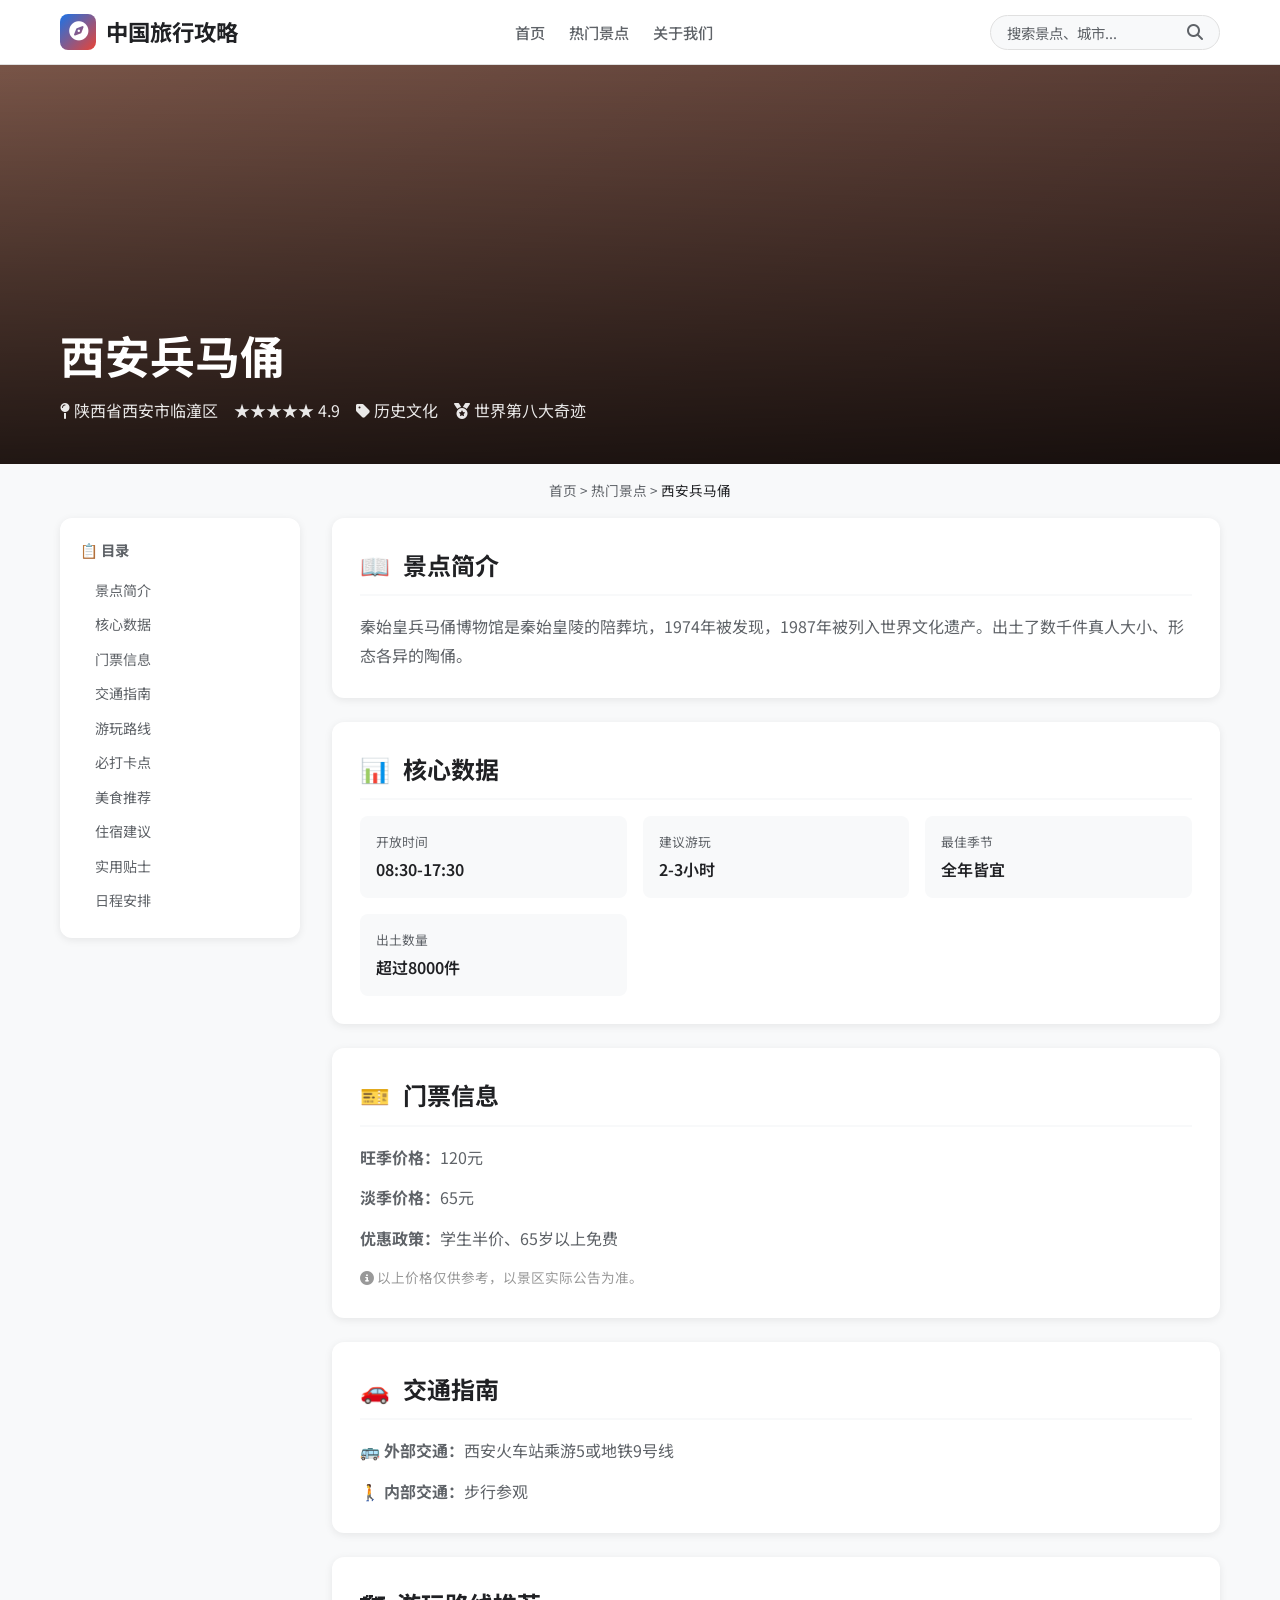
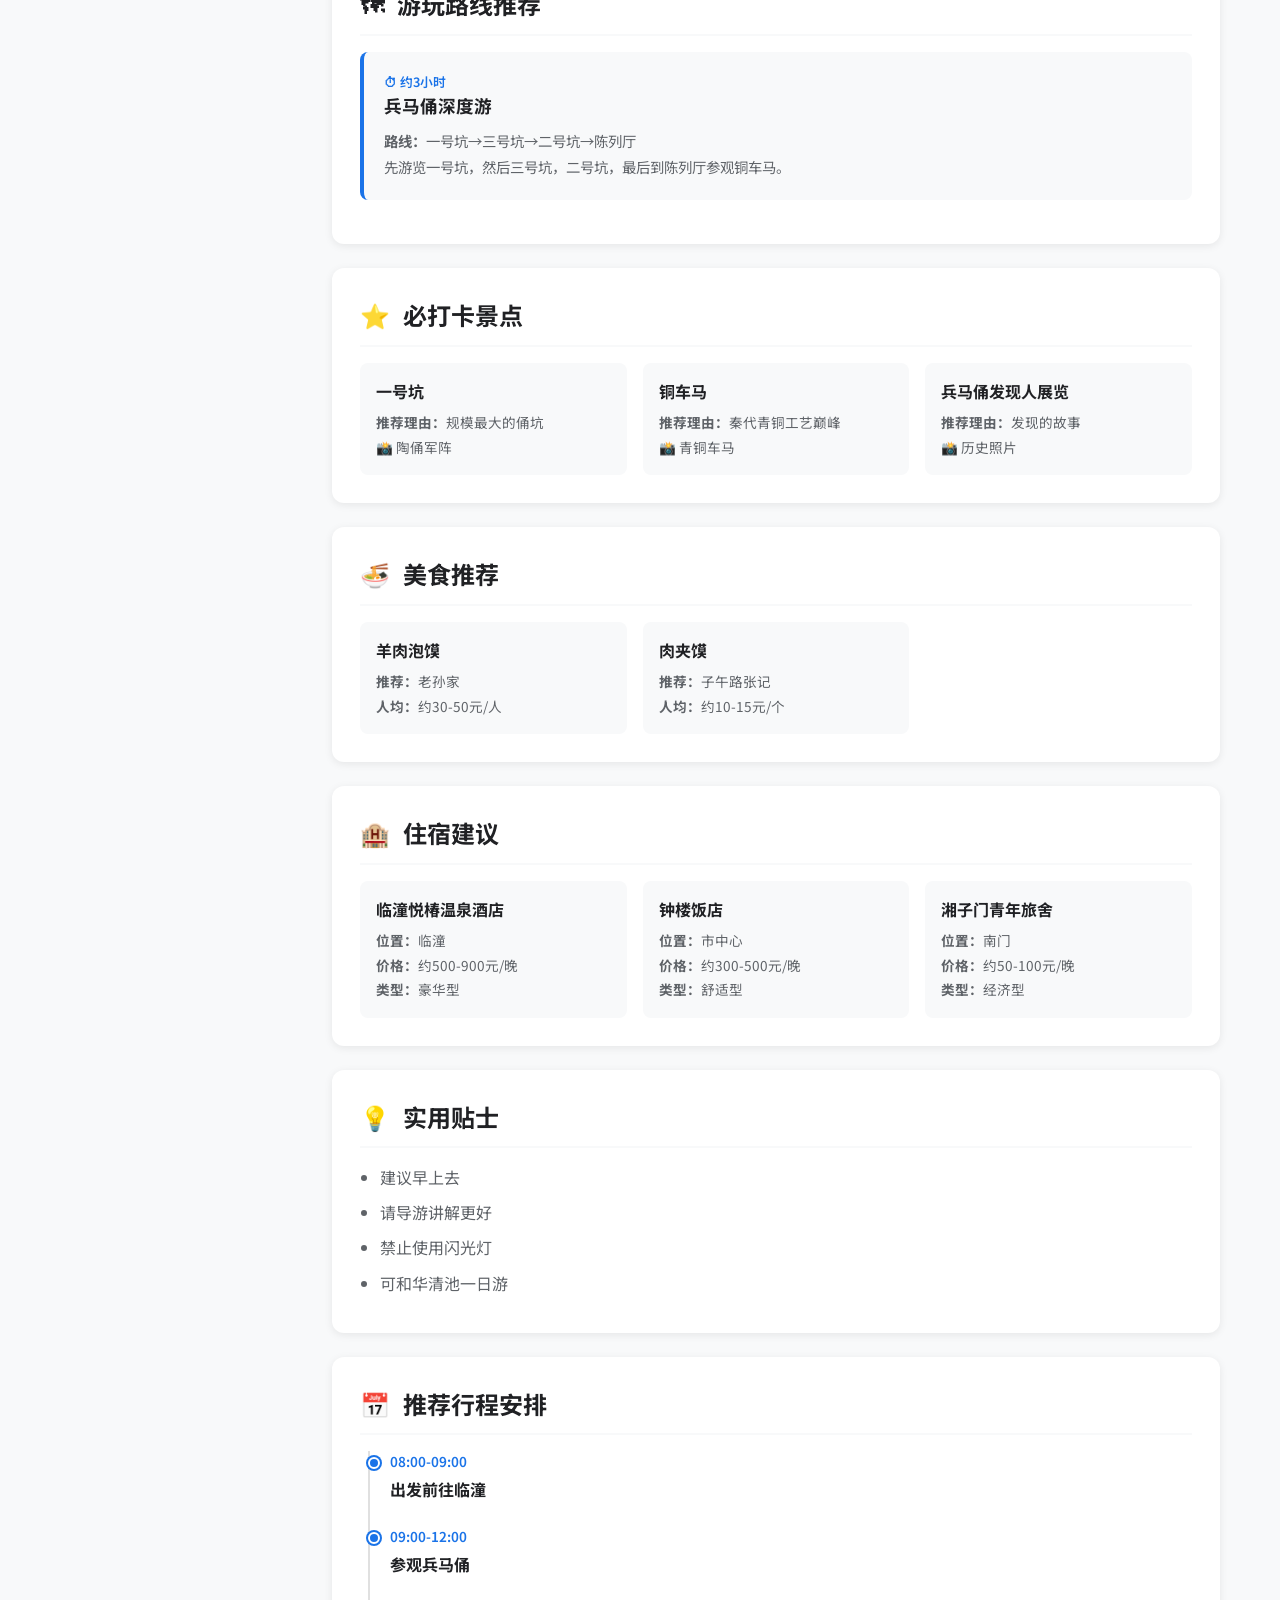
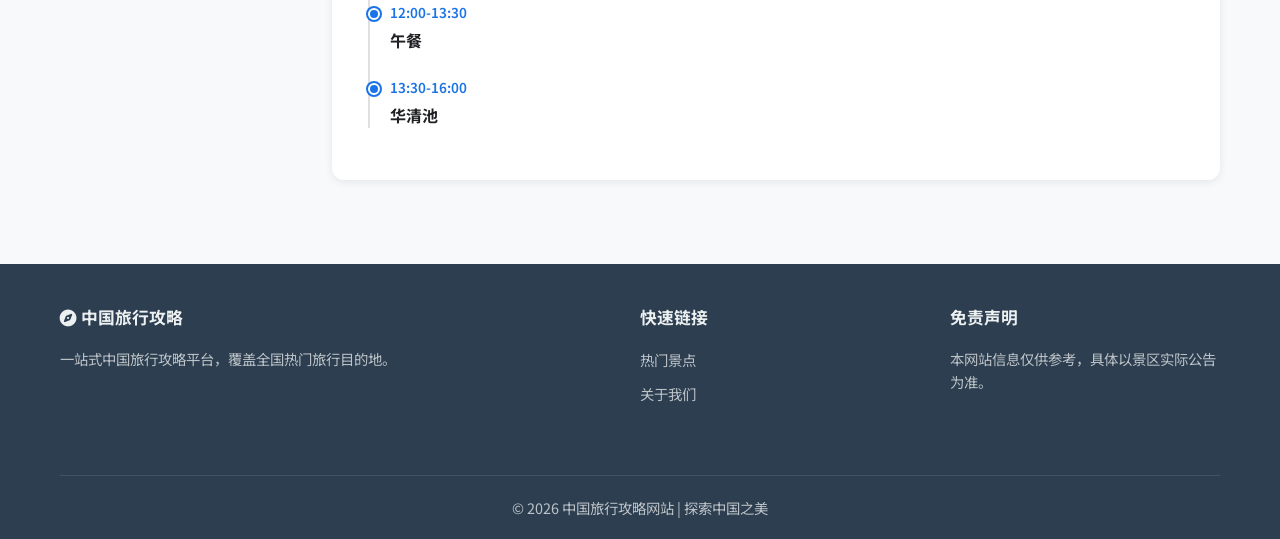
==== spots/bingmayong.html @ 622fa62a "v1.0: 旅行攻略网站 — 首页+10景点详情页+搜索+收藏+响应式" ====
<!DOCTYPE html>
<html lang="zh-CN">
<head>
  <meta charset="UTF-8">
  <meta name="viewport" content="width=device-width, initial-scale=1.0">
  <meta name="description" content="西安兵马俑详细攻略">
  <meta name="keywords" content="秦始皇陵,西安,陕西">
  <title>西安兵马俑 — 中国旅行攻略</title>
  <link rel="preconnect" href="https://fonts.googleapis.com">
  <link href="https://fonts.googleapis.com/css2?family=Noto+Sans+SC:wght@400;500;600;700&display=swap" rel="stylesheet">
  <link rel="stylesheet" href="https://cdnjs.cloudflare.com/ajax/libs/font-awesome/6.5.1/css/all.min.css">
  <link rel="stylesheet" href="../css/style.css">
  <link rel="stylesheet" href="../css/responsive.css">
</head>
<body>
  <header class="header">
    <div class="container">
      <a href="../index.html" class="logo"><span class="logo-icon"><i class="fas fa-compass"></i></span>中国旅行攻略</a>
      <nav class="nav">
        <a href="../index.html">首页</a>
        <a href="../index.html#spots">热门景点</a>
        <a href="../index.html#footer">关于我们</a>
      </nav>
      <div class="search-box"><input type="text" placeholder="搜索景点、城市..."><i class="fas fa-search search-icon"></i></div>
      <button class="mobile-menu-btn" aria-label="菜单"><i class="fas fa-bars"></i></button>
    </div>
  </header>
  <section class="detail-hero">
    <div class="hero-bg-fill" style="background:linear-gradient(135deg, #795548, #4E342E);"></div>
    <div class="hero-overlay"></div>
    <div class="hero-text">
      <h1>西安兵马俑</h1>
      <div class="hero-meta">
        <span><i class="fas fa-map-pin"></i> 陕西省西安市临潼区</span>
        <span>★★★★★ 4.9</span>
        <span><i class="fas fa-tag"></i> 历史文化</span>
        <span><i class="fas fa-medal"></i> 世界第八大奇迹</span>
      </div>
    </div>
  </section>
  <div class="container"><div class="breadcrumb">
    <a href="../index.html">首页</a> &gt; <a href="../index.html#spots">热门景点</a> &gt; <span>西安兵马俑</span>
  </div></div>
  <div class="container detail-layout">
    <nav class="sidebar-nav">
      <h4>📋 目录</h4>
      <a href="#intro" class="active">景点简介</a>
      <a href="#info">核心数据</a>
      <a href="#ticket">门票信息</a>
      <a href="#transport">交通指南</a>
      <a href="#routes">游玩路线</a>
      <a href="#highlights">必打卡点</a>
      <a href="#food">美食推荐</a>
      <a href="#hotels">住宿建议</a>
      <a href="#tips">实用贴士</a>
      <a href="#schedule">日程安排</a>
    </nav>
    <main class="detail-content">
      <section class="detail-section" id="intro"><h2><span class="section-icon">📖</span> 景点简介</h2><p>秦始皇兵马俑博物馆是秦始皇陵的陪葬坑，1974年被发现，1987年被列入世界文化遗产。出土了数千件真人大小、形态各异的陶俑。</p></section>
      <section class="detail-section" id="info"><h2><span class="section-icon">📊</span> 核心数据</h2><div class="info-grid"><div class="info-item"><div class="label">开放时间</div><div class="value">08:30-17:30</div></div>
          <div class="info-item"><div class="label">建议游玩</div><div class="value">2-3小时</div></div>
          <div class="info-item"><div class="label">最佳季节</div><div class="value">全年皆宜</div></div>
          <div class="info-item"><div class="label">出土数量</div><div class="value">超过8000件</div></div></div></section>
      <section class="detail-section" id="ticket"><h2><span class="section-icon">🎫</span> 门票信息</h2><p><strong>旺季价格：</strong>120元</p>
        <p><strong>淡季价格：</strong>65元</p>
        <p><strong>优惠政策：</strong>学生半价、65岁以上免费</p><p style="margin-top:12px;font-size:0.85rem;color:#999;"><i class="fas fa-info-circle"></i> 以上价格仅供参考，以景区实际公告为准。</p></section>
      <section class="detail-section" id="transport"><h2><span class="section-icon">🚗</span> 交通指南</h2><p><strong>🚌 外部交通：</strong>西安火车站乘游5或地铁9号线</p>
        <p><strong>🚶 内部交通：</strong>步行参观</p></section>
      <section class="detail-section" id="routes"><h2><span class="section-icon">🗺</span> 游玩路线推荐</h2><div class="route-card"><div class="route-time">⏱ 约3小时</div><h3>兵马俑深度游</h3><p><strong>路线：</strong>一号坑→三号坑→二号坑→陈列厅</p><p>先游览一号坑，然后三号坑，二号坑，最后到陈列厅参观铜车马。</p></div></section>
      <section class="detail-section" id="highlights"><h2><span class="section-icon">⭐</span> 必打卡景点</h2><div class="item-list"><div class="item-card"><h3>一号坑</h3><p><strong>推荐理由：</strong>规模最大的俑坑</p><p>📸 陶俑军阵</p></div>
        <div class="item-card"><h3>铜车马</h3><p><strong>推荐理由：</strong>秦代青铜工艺巅峰</p><p>📸 青铜车马</p></div>
        <div class="item-card"><h3>兵马俑发现人展览</h3><p><strong>推荐理由：</strong>发现的故事</p><p>📸 历史照片</p></div></div></section>
      <section class="detail-section" id="food"><h2><span class="section-icon">🍜</span> 美食推荐</h2><div class="item-list"><div class="item-card"><h3>羊肉泡馍</h3><p><strong>推荐：</strong>老孙家</p><p><strong>人均：</strong>约30-50元/人</p></div>
        <div class="item-card"><h3>肉夹馍</h3><p><strong>推荐：</strong>子午路张记</p><p><strong>人均：</strong>约10-15元/个</p></div></div></section>
      <section class="detail-section" id="hotels"><h2><span class="section-icon">🏨</span> 住宿建议</h2><div class="item-list"><div class="item-card"><h3>临潼悦椿温泉酒店</h3><p><strong>位置：</strong>临潼</p><p><strong>价格：</strong>约500-900元/晚</p><p><strong>类型：</strong>豪华型</p></div>
        <div class="item-card"><h3>钟楼饭店</h3><p><strong>位置：</strong>市中心</p><p><strong>价格：</strong>约300-500元/晚</p><p><strong>类型：</strong>舒适型</p></div>
        <div class="item-card"><h3>湘子门青年旅舍</h3><p><strong>位置：</strong>南门</p><p><strong>价格：</strong>约50-100元/晚</p><p><strong>类型：</strong>经济型</p></div></div></section>
      <section class="detail-section" id="tips"><h2><span class="section-icon">💡</span> 实用贴士</h2><ul class="tips-list"><li>建议早上去</li>
        <li>请导游讲解更好</li>
        <li>禁止使用闪光灯</li>
        <li>可和华清池一日游</li></ul></section>
      <section class="detail-section" id="schedule"><h2><span class="section-icon">📅</span> 推荐行程安排</h2><div class="timeline"><div class="timeline-item"><div class="time">08:00-09:00</div><h4>出发前往临潼</h4></div>
        <div class="timeline-item"><div class="time">09:00-12:00</div><h4>参观兵马俑</h4></div>
        <div class="timeline-item"><div class="time">12:00-13:30</div><h4>午餐</h4></div>
        <div class="timeline-item"><div class="time">13:30-16:00</div><h4>华清池</h4></div></div></section>
    </main>
  </div>
  <footer class="footer">
    <div class="container">
      <div><h4><i class="fas fa-compass"></i> 中国旅行攻略</h4><p>一站式中国旅行攻略平台，覆盖全国热门旅行目的地。</p></div>
      <div><h4>快速链接</h4><ul class="footer-links"><li><a href="../index.html#spots">热门景点</a></li><li><a href="../index.html#footer">关于我们</a></li></ul></div>
      <div><h4>免责声明</h4><p>本网站信息仅供参考，具体以景区实际公告为准。</p></div>
      <div class="footer-bottom"><p>&copy; 2026 中国旅行攻略网站 | 探索中国之美</p></div>
    </div>
  </footer>
  <button class="back-to-top" aria-label="返回顶部"><i class="fas fa-arrow-up"></i></button>
  <script src="../js/main.js"></script>
  <script src="../js/search.js"></script>
  <script src="../js/favorites.js"></script>
</body>
</html>
---- css/style.css ----
﻿/* ========================================
   旅行攻略网站 — 全局样式
   ======================================== */

/* --- CSS Variables / Design Tokens --- */
:root {
  --color-primary: #1a73e8;
  --color-secondary: #34a853;
  --color-accent: #ea4335;
  --color-warm: #fbbc04;
  --color-bg: #f8f9fa;
  --color-bg-card: #ffffff;
  --color-text: #202124;
  --color-text-secondary: #5f6368;
  --color-border: #e0e0e0;
  --color-footer-bg: #2c3e50;
  --color-footer-text: #ecf0f1;
  --color-overlay: rgba(0, 0, 0, 0.5);

  --font-main: "Noto Sans SC", "PingFang SC", "Microsoft YaHei", sans-serif;
  --radius-sm: 8px;
  --radius-md: 12px;
  --radius-lg: 16px;
  --shadow-sm: 0 2px 8px rgba(0, 0, 0, 0.08);
  --shadow-md: 0 4px 16px rgba(0, 0, 0, 0.12);
  --shadow-lg: 0 8px 32px rgba(0, 0, 0, 0.16);
  --transition: all 0.3s ease;
  --max-width: 1200px;
}

/* --- Reset --- */
*, *::before, *::after {
  margin: 0;
  padding: 0;
  box-sizing: border-box;
}

html {
  scroll-behavior: smooth;
  font-size: 16px;
}

body {
  font-family: var(--font-main);
  color: var(--color-text);
  background: var(--color-bg);
  line-height: 1.6;
  min-height: 100vh;
  display: flex;
  flex-direction: column;
}

a {
  color: var(--color-primary);
  text-decoration: none;
  transition: var(--transition);
}
a:hover { color: #1557b0; }

img {
  max-width: 100%;
  height: auto;
  display: block;
}

ul { list-style: none; }

/* --- Utility --- */
.container {
  max-width: var(--max-width);
  margin: 0 auto;
  padding: 0 20px;
}

.section-title {
  font-size: 2rem;
  font-weight: 700;
  text-align: center;
  margin-bottom: 2rem;
  position: relative;
  padding-bottom: 12px;
}
.section-title::after {
  content: "";
  display: block;
  width: 60px;
  height: 4px;
  background: linear-gradient(90deg, var(--color-primary), var(--color-accent));
  border-radius: 2px;
  margin: 12px auto 0;
}

.btn {
  display: inline-flex;
  align-items: center;
  gap: 8px;
  padding: 10px 24px;
  border: none;
  border-radius: var(--radius-sm);
  font-size: 1rem;
  font-family: var(--font-main);
  cursor: pointer;
  transition: var(--transition);
}
.btn-primary {
  background: var(--color-primary);
  color: #fff;
}
.btn-primary:hover {
  background: #1557b0;
  color: #fff;
}
.btn-outline {
  background: transparent;
  border: 2px solid var(--color-primary);
  color: var(--color-primary);
}
.btn-outline:hover {
  background: var(--color-primary);
  color: #fff;
}

/* ========================================
   Header / Navigation
   ======================================== */
.header {
  position: fixed;
  top: 0;
  left: 0;
  right: 0;
  z-index: 1000;
  background: rgba(255, 255, 255, 0.95);
  backdrop-filter: blur(10px);
  border-bottom: 1px solid var(--color-border);
  transition: var(--transition);
}

.header .container {
  display: flex;
  align-items: center;
  justify-content: space-between;
  height: 64px;
}

.logo {
  display: flex;
  align-items: center;
  gap: 10px;
  font-size: 1.4rem;
  font-weight: 700;
  color: var(--color-text);
}
.logo:hover { color: var(--color-primary); }
.logo-icon {
  width: 36px;
  height: 36px;
  background: linear-gradient(135deg, var(--color-primary), var(--color-accent));
  border-radius: 8px;
  display: flex;
  align-items: center;
  justify-content: center;
  color: #fff;
  font-size: 1.2rem;
}

.nav { display: flex; align-items: center; gap: 24px; }
.nav a {
  color: var(--color-text-secondary);
  font-size: 0.95rem;
  font-weight: 500;
  position: relative;
}
.nav a::after {
  content: "";
  position: absolute;
  bottom: -4px;
  left: 0;
  width: 0;
  height: 2px;
  background: var(--color-primary);
  transition: var(--transition);
}
.nav a:hover::after,
.nav a.active::after { width: 100%; }
.nav a:hover, .nav a.active { color: var(--color-primary); }

.search-box {
  display: flex;
  align-items: center;
  background: var(--color-bg);
  border: 1px solid var(--color-border);
  border-radius: 20px;
  padding: 6px 16px;
  transition: var(--transition);
}
.search-box:focus-within {
  border-color: var(--color-primary);
  box-shadow: 0 0 0 3px rgba(26, 115, 232, 0.15);
}
.search-box input {
  border: none;
  background: none;
  outline: none;
  font-size: 0.9rem;
  font-family: var(--font-main);
  color: var(--color-text);
  width: 180px;
}
.search-box input::placeholder { color: var(--color-text-secondary); }
.search-box .search-icon {
  color: var(--color-text-secondary);
  cursor: pointer;
}

/* Search suggestions dropdown */
.search-suggestions {
  position: absolute;
  top: 100%;
  left: 0;
  right: 0;
  background: #fff;
  border: 1px solid var(--color-border);
  border-radius: var(--radius-sm);
  box-shadow: var(--shadow-md);
  max-height: 300px;
  overflow-y: auto;
  display: none;
  z-index: 100;
}
.search-suggestions.show { display: block; }
.search-suggestions a {
  display: block;
  padding: 10px 16px;
  color: var(--color-text);
  border-bottom: 1px solid var(--color-border);
  transition: var(--transition);
}
.search-suggestions a:last-child { border-bottom: none; }
.search-suggestions a:hover { background: var(--color-bg); color: var(--color-primary); }

.mobile-menu-btn {
  display: none;
  background: none;
  border: none;
  font-size: 1.5rem;
  cursor: pointer;
  color: var(--color-text);
}

/* ========================================
   Hero Banner
   ======================================== */
.hero {
  margin-top: 64px;
  position: relative;
  height: 480px;
  overflow: hidden;
  display: flex;
  align-items: center;
  justify-content: center;
  text-align: center;
  color: #fff;
}
.hero-bg {
  position: absolute;
  inset: 0;
  background: linear-gradient(135deg, #1a73e8 0%, #34a853 50%, #ea4335 100%);
  z-index: 0;
}
.hero-bg::after {
  content: "";
  position: absolute;
  inset: 0;
  background: url("data:image/svg+xml,%3Csvg width='60' height='60' viewBox='0 0 60 60' xmlns='http://www.w3.org/2000/svg'%3E%3Cg fill='none' fill-rule='evenodd'%3E%3Cg fill='%23ffffff' fill-opacity='0.05'%3E%3Cpath d='M36 34v-4h-2v4h-4v2h4v4h2v-4h4v-2h-4zm0-30V0h-2v4h-4v2h4v4h2V6h4V4h-4zM6 34v-4H4v4H0v2h4v4h2v-4h4v-2H6zM6 4V0H4v4H0v2h4v4h2V6h4V4H6z'/%3E%3C/g%3E%3C/g%3E%3C/svg%3E");
}
.hero-content {
  position: relative;
  z-index: 1;
  padding: 20px;
  animation: fadeInUp 1s ease;
}
.hero h1 {
  font-size: 3.2rem;
  font-weight: 700;
  margin-bottom: 16px;
  text-shadow: 0 2px 10px rgba(0,0,0,0.3);
}
.hero p {
  font-size: 1.2rem;
  opacity: 0.9;
  margin-bottom: 24px;
}

@keyframes fadeInUp {
  from { opacity: 0; transform: translateY(30px); }
  to { opacity: 1; transform: translateY(0); }
}

/* ========================================
   Filter Bar
   ======================================== */
.filter-bar {
  background: var(--color-bg-card);
  padding: 16px 0;
  border-bottom: 1px solid var(--color-border);
  position: sticky;
  top: 64px;
  z-index: 100;
}
.filter-bar .container {
  display: flex;
  align-items: center;
  gap: 12px;
  flex-wrap: wrap;
}
.filter-tag {
  padding: 6px 18px;
  border: 1px solid var(--color-border);
  border-radius: 20px;
  font-size: 0.85rem;
  font-family: var(--font-main);
  background: #fff;
  cursor: pointer;
  transition: var(--transition);
  color: var(--color-text-secondary);
}
.filter-tag:hover {
  border-color: var(--color-primary);
  color: var(--color-primary);
}
.filter-tag.active {
  background: var(--color-primary);
  color: #fff;
  border-color: var(--color-primary);
}

/* ========================================
   Spot Cards Grid
   ======================================== */
.spot-grid {
  display: grid;
  grid-template-columns: repeat(auto-fill, minmax(280px, 1fr));
  gap: 24px;
  padding: 40px 0;
}

.spot-card {
  background: var(--color-bg-card);
  border-radius: var(--radius-md);
  overflow: hidden;
  box-shadow: var(--shadow-sm);
  transition: var(--transition);
  cursor: pointer;
}
.spot-card:hover {
  transform: translateY(-6px);
  box-shadow: var(--shadow-lg);
}

.spot-card-img {
  position: relative;
  height: 200px;
  overflow: hidden;
}
.spot-card-img .placeholder-img {
  width: 100%;
  height: 100%;
  display: flex;
  align-items: center;
  justify-content: center;
  font-size: 2.5rem;
  color: #fff;
}
.spot-card-img .spot-badge {
  position: absolute;
  top: 12px;
  right: 12px;
  background: var(--color-accent);
  color: #fff;
  padding: 4px 12px;
  border-radius: 12px;
  font-size: 0.75rem;
  font-weight: 600;
}
.spot-card-img .spot-rating {
  position: absolute;
  bottom: 12px;
  left: 12px;
  background: rgba(0,0,0,0.6);
  color: var(--color-warm);
  padding: 4px 10px;
  border-radius: 8px;
  font-size: 0.8rem;
}

.spot-card-body {
  padding: 16px;
}
.spot-card-body h3 {
  font-size: 1.15rem;
  margin-bottom: 6px;
}
.spot-card-body .spot-location {
  color: var(--color-text-secondary);
  font-size: 0.85rem;
  margin-bottom: 8px;
}
.spot-card-body .spot-desc {
  color: var(--color-text-secondary);
  font-size: 0.9rem;
  line-height: 1.5;
  display: -webkit-box;
  -webkit-line-clamp: 2;
  -webkit-box-orient: vertical;
  overflow: hidden;
}
.spot-card-body .spot-tags {
  display: flex;
  gap: 6px;
  margin-top: 10px;
  flex-wrap: wrap;
}
.spot-tag {
  padding: 2px 10px;
  background: #e8f0fe;
  color: var(--color-primary);
  border-radius: 10px;
  font-size: 0.75rem;
}

/* ========================================
   Footer
   ======================================== */
.footer {
  background: var(--color-footer-bg);
  color: var(--color-footer-text);
  padding: 40px 0 20px;
  margin-top: auto;
}
.footer .container {
  display: grid;
  grid-template-columns: 2fr 1fr 1fr;
  gap: 40px;
}
.footer h4 { margin-bottom: 16px; font-size: 1.05rem; }
.footer p, .footer a { font-size: 0.9rem; color: #bdc3c7; }
.footer a:hover { color: #fff; }
.footer-links li { margin-bottom: 8px; }
.footer-bottom {
  grid-column: 1 / -1;
  text-align: center;
  padding-top: 20px;
  border-top: 1px solid rgba(255,255,255,0.1);
  margin-top: 20px;
  font-size: 0.85rem;
  color: #95a5a6;
}

/* ========================================
   Back to Top
   ======================================== */
.back-to-top {
  position: fixed;
  bottom: 30px;
  right: 30px;
  width: 44px;
  height: 44px;
  border-radius: 50%;
  background: var(--color-primary);
  color: #fff;
  border: none;
  font-size: 1.2rem;
  cursor: pointer;
  box-shadow: var(--shadow-md);
  opacity: 0;
  visibility: hidden;
  transition: var(--transition);
  z-index: 999;
}
.back-to-top.show {
  opacity: 1;
  visibility: visible;
}
.back-to-top:hover {
  background: #1557b0;
  transform: translateY(-3px);
}

/* ========================================
   Detail Page Common Styles
   ======================================== */
.detail-hero {
  margin-top: 64px;
  position: relative;
  height: 400px;
  overflow: hidden;
  display: flex;
  align-items: flex-end;
}
.detail-hero .hero-overlay {
  position: absolute;
  inset: 0;
  background: linear-gradient(to top, rgba(0,0,0,0.7), transparent);
  z-index: 1;
}
.detail-hero .hero-bg-fill {
  position: absolute;
  inset: 0;
  background-size: cover;
  background-position: center;
  z-index: 0;
}
.detail-hero .hero-text {
  position: relative;
  z-index: 2;
  padding: 40px 20px;
  color: #fff;
  max-width: var(--max-width);
  margin: 0 auto;
  width: 100%;
}
.detail-hero h1 { font-size: 2.8rem; font-weight: 700; margin-bottom: 8px; }
.detail-hero .hero-meta { font-size: 1rem; opacity: 0.9; display: flex; gap: 16px; flex-wrap: wrap; }

.breadcrumb {
  padding: 16px 0;
  font-size: 0.85rem;
  color: var(--color-text-secondary);
}
.breadcrumb a { color: var(--color-text-secondary); }
.breadcrumb a:hover { color: var(--color-primary); }
.breadcrumb span { color: var(--color-text); }

.detail-layout {
  display: grid;
  grid-template-columns: 240px 1fr;
  gap: 32px;
  padding-bottom: 60px;
}

/* Sidebar anchor nav */
.sidebar-nav {
  position: sticky;
  top: 80px;
  height: fit-content;
  background: var(--color-bg-card);
  border-radius: var(--radius-md);
  padding: 20px;
  box-shadow: var(--shadow-sm);
}
.sidebar-nav h4 { font-size: 0.9rem; color: var(--color-text-secondary); margin-bottom: 12px; }
.sidebar-nav a {
  display: block;
  padding: 6px 0;
  font-size: 0.88rem;
  color: var(--color-text-secondary);
  border-left: 3px solid transparent;
  padding-left: 12px;
  transition: var(--transition);
}
.sidebar-nav a:hover, .sidebar-nav a.active {
  color: var(--color-primary);
  border-left-color: var(--color-primary);
}

/* Detail sections */
.detail-content { min-width: 0; }

.detail-section {
  background: var(--color-bg-card);
  border-radius: var(--radius-md);
  padding: 28px;
  margin-bottom: 24px;
  box-shadow: var(--shadow-sm);
}
.detail-section h2 {
  font-size: 1.5rem;
  margin-bottom: 16px;
  padding-bottom: 10px;
  border-bottom: 2px solid var(--color-bg);
}
.detail-section h2 .section-icon { margin-right: 8px; }
.detail-section p { color: var(--color-text-secondary); line-height: 1.8; margin-bottom: 12px; }
.detail-section p:last-child { margin-bottom: 0; }

/* Info grid (门票, 交通 etc) */
.info-grid {
  display: grid;
  grid-template-columns: repeat(auto-fill, minmax(200px, 1fr));
  gap: 16px;
}
.info-item {
  background: var(--color-bg);
  padding: 16px;
  border-radius: var(--radius-sm);
}
.info-item .label {
  font-size: 0.8rem;
  color: var(--color-text-secondary);
  margin-bottom: 4px;
}
.info-item .value {
  font-size: 1rem;
  font-weight: 600;
  color: var(--color-text);
}

/* Route cards */
.route-card {
  background: var(--color-bg);
  border-radius: var(--radius-sm);
  padding: 20px;
  margin-bottom: 16px;
  border-left: 4px solid var(--color-primary);
}
.route-card h3 { font-size: 1.1rem; margin-bottom: 8px; }
.route-card p { font-size: 0.9rem; margin-bottom: 0; }
.route-card .route-time { font-size: 0.8rem; color: var(--color-primary); font-weight: 600; }

/* Food / hotel items */
.item-list {
  display: grid;
  grid-template-columns: repeat(auto-fill, minmax(240px, 1fr));
  gap: 16px;
}
.item-card {
  background: var(--color-bg);
  border-radius: var(--radius-sm);
  padding: 16px;
  transition: var(--transition);
}
.item-card:hover { box-shadow: var(--shadow-sm); }
.item-card h3 { font-size: 1rem; margin-bottom: 6px; }
.item-card p { font-size: 0.85rem; margin-bottom: 0; }

/* Tips list */
.tips-list { padding-left: 20px; list-style: disc; }
.tips-list li { margin-bottom: 8px; color: var(--color-text-secondary); line-height: 1.7; }

/* Favorite button */
.fav-btn {
  position: absolute;
  top: 12px;
  left: 12px;
  background: rgba(255,255,255,0.9);
  border: none;
  width: 36px;
  height: 36px;
  border-radius: 50%;
  font-size: 1.1rem;
  cursor: pointer;
  transition: var(--transition);
  color: var(--color-text-secondary);
  z-index: 2;
}
.fav-btn:hover { color: var(--color-accent); }
.fav-btn.favorited { color: var(--color-accent); background: rgba(234, 67, 53, 0.1); }

/* Toast notification */
.toast {
  position: fixed;
  bottom: 80px;
  left: 50%;
  transform: translateX(-50%) translateY(20px);
  background: var(--color-text);
  color: #fff;
  padding: 12px 24px;
  border-radius: var(--radius-sm);
  font-size: 0.9rem;
  opacity: 0;
  visibility: hidden;
  transition: var(--transition);
  z-index: 2000;
  white-space: nowrap;
}
.toast.show {
  opacity: 1;
  visibility: visible;
  transform: translateX(-50%) translateY(0);
}

/* Timeline for day plans */
.timeline {
  position: relative;
  padding-left: 30px;
}
.timeline::before {
  content: "";
  position: absolute;
  left: 8px;
  top: 0;
  bottom: 0;
  width: 2px;
  background: var(--color-border);
}
.timeline-item {
  position: relative;
  margin-bottom: 24px;
}
.timeline-item::before {
  content: "";
  position: absolute;
  left: -22px;
  top: 6px;
  width: 12px;
  height: 12px;
  border-radius: 50%;
  background: var(--color-primary);
  border: 2px solid #fff;
  box-shadow: 0 0 0 2px var(--color-primary);
}
.timeline-item .time { font-size: 0.85rem; color: var(--color-primary); font-weight: 600; }
.timeline-item h4 { font-size: 1rem; margin: 4px 0; }
.timeline-item p { font-size: 0.88rem; color: var(--color-text-secondary); margin-bottom: 0; }

/* Details page hero colors for each spot (fallback gradients) */
---- css/responsive.css ----
﻿/* ========================================
   响应式适配
   ======================================== */

/* Tablet */
@media (max-width: 1024px) {
  .hero h1 { font-size: 2.4rem; }
  .hero p { font-size: 1rem; }
  .detail-layout { grid-template-columns: 1fr; }
  .sidebar-nav {
    position: static;
    display: flex;
    flex-wrap: wrap;
    gap: 8px;
    padding: 12px 16px;
    overflow-x: auto;
  }
  .sidebar-nav h4 { display: none; }
  .sidebar-nav a {
    border-left: none;
    padding: 4px 12px;
    background: var(--color-bg);
    border-radius: 16px;
    white-space: nowrap;
    font-size: 0.82rem;
  }
  .sidebar-nav a:hover, .sidebar-nav a.active {
    background: var(--color-primary);
    color: #fff;
  }
  .footer .container { grid-template-columns: 1fr 1fr; }
  .detail-hero h1 { font-size: 2rem; }
}

/* Mobile */
@media (max-width: 768px) {
  .hero { height: 360px; }
  .hero h1 { font-size: 1.8rem; }
  .hero p { font-size: 0.9rem; }

  .header .container { height: 56px; }
  .hero, .detail-hero { margin-top: 56px; }

  .nav { display: none; }
  .nav.mobile-open {
    display: flex;
    flex-direction: column;
    position: absolute;
    top: 56px;
    left: 0;
    right: 0;
    background: #fff;
    border-bottom: 1px solid var(--color-border);
    padding: 16px 20px;
    gap: 12px;
    box-shadow: var(--shadow-md);
  }
  .mobile-menu-btn { display: block; }

  .search-box input { width: 120px; }
  .search-box:focus-within input { width: 160px; }

  .spot-grid { grid-template-columns: repeat(auto-fill, minmax(240px, 1fr)); gap: 16px; }
  .filter-bar .container { gap: 8px; }
  .filter-tag { font-size: 0.8rem; padding: 4px 14px; }

  .detail-hero { height: 280px; }
  .detail-hero h1 { font-size: 1.6rem; }
  .detail-section { padding: 20px; }
  .info-grid { grid-template-columns: 1fr 1fr; }
  .item-list { grid-template-columns: 1fr; }

  .footer .container { grid-template-columns: 1fr; gap: 24px; }
  .footer-bottom { font-size: 0.8rem; }

  .back-to-top { bottom: 20px; right: 20px; width: 38px; height: 38px; font-size: 1rem; }

  .section-title { font-size: 1.5rem; }
}

/* Small mobile */
@media (max-width: 480px) {
  .hero { height: 300px; }
  .hero h1 { font-size: 1.4rem; }
  .spot-grid { grid-template-columns: 1fr; }
  .info-grid { grid-template-columns: 1fr; }
  .detail-hero { height: 220px; }
  .detail-hero h1 { font-size: 1.3rem; }
}
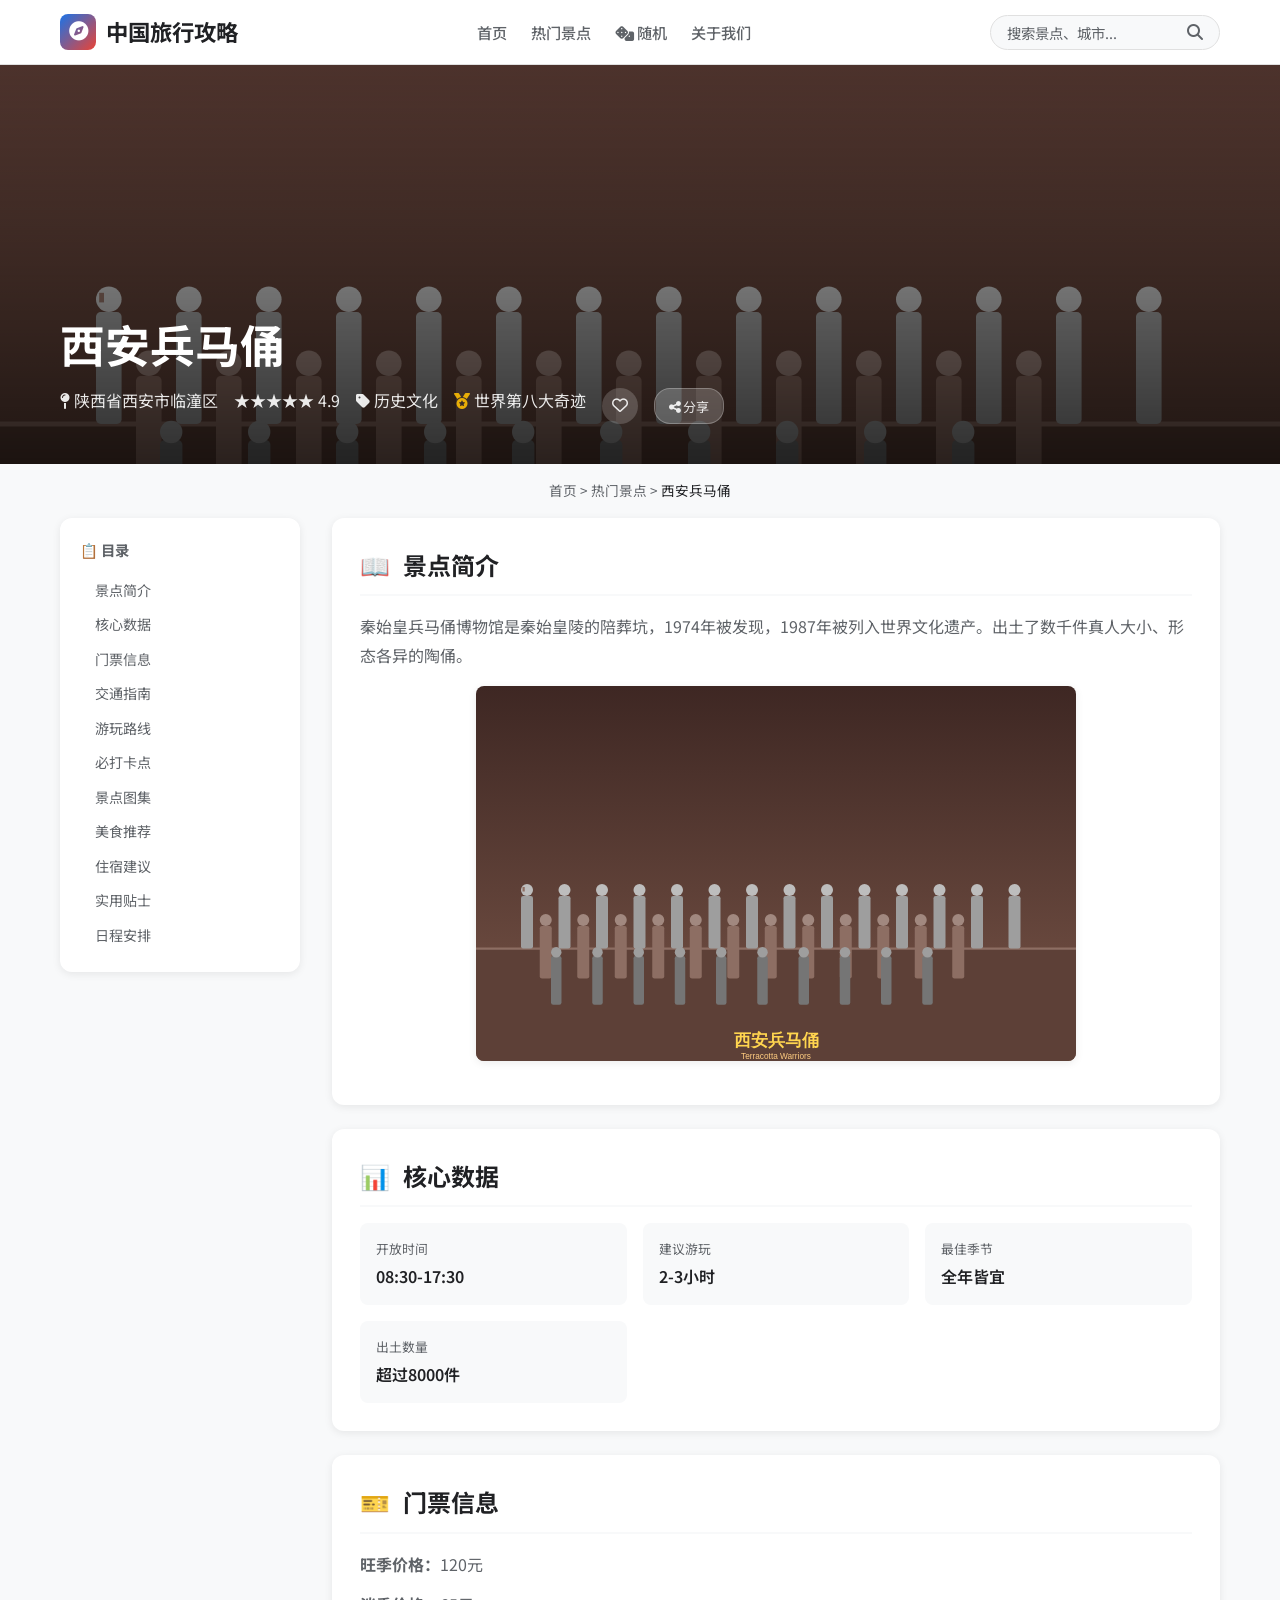
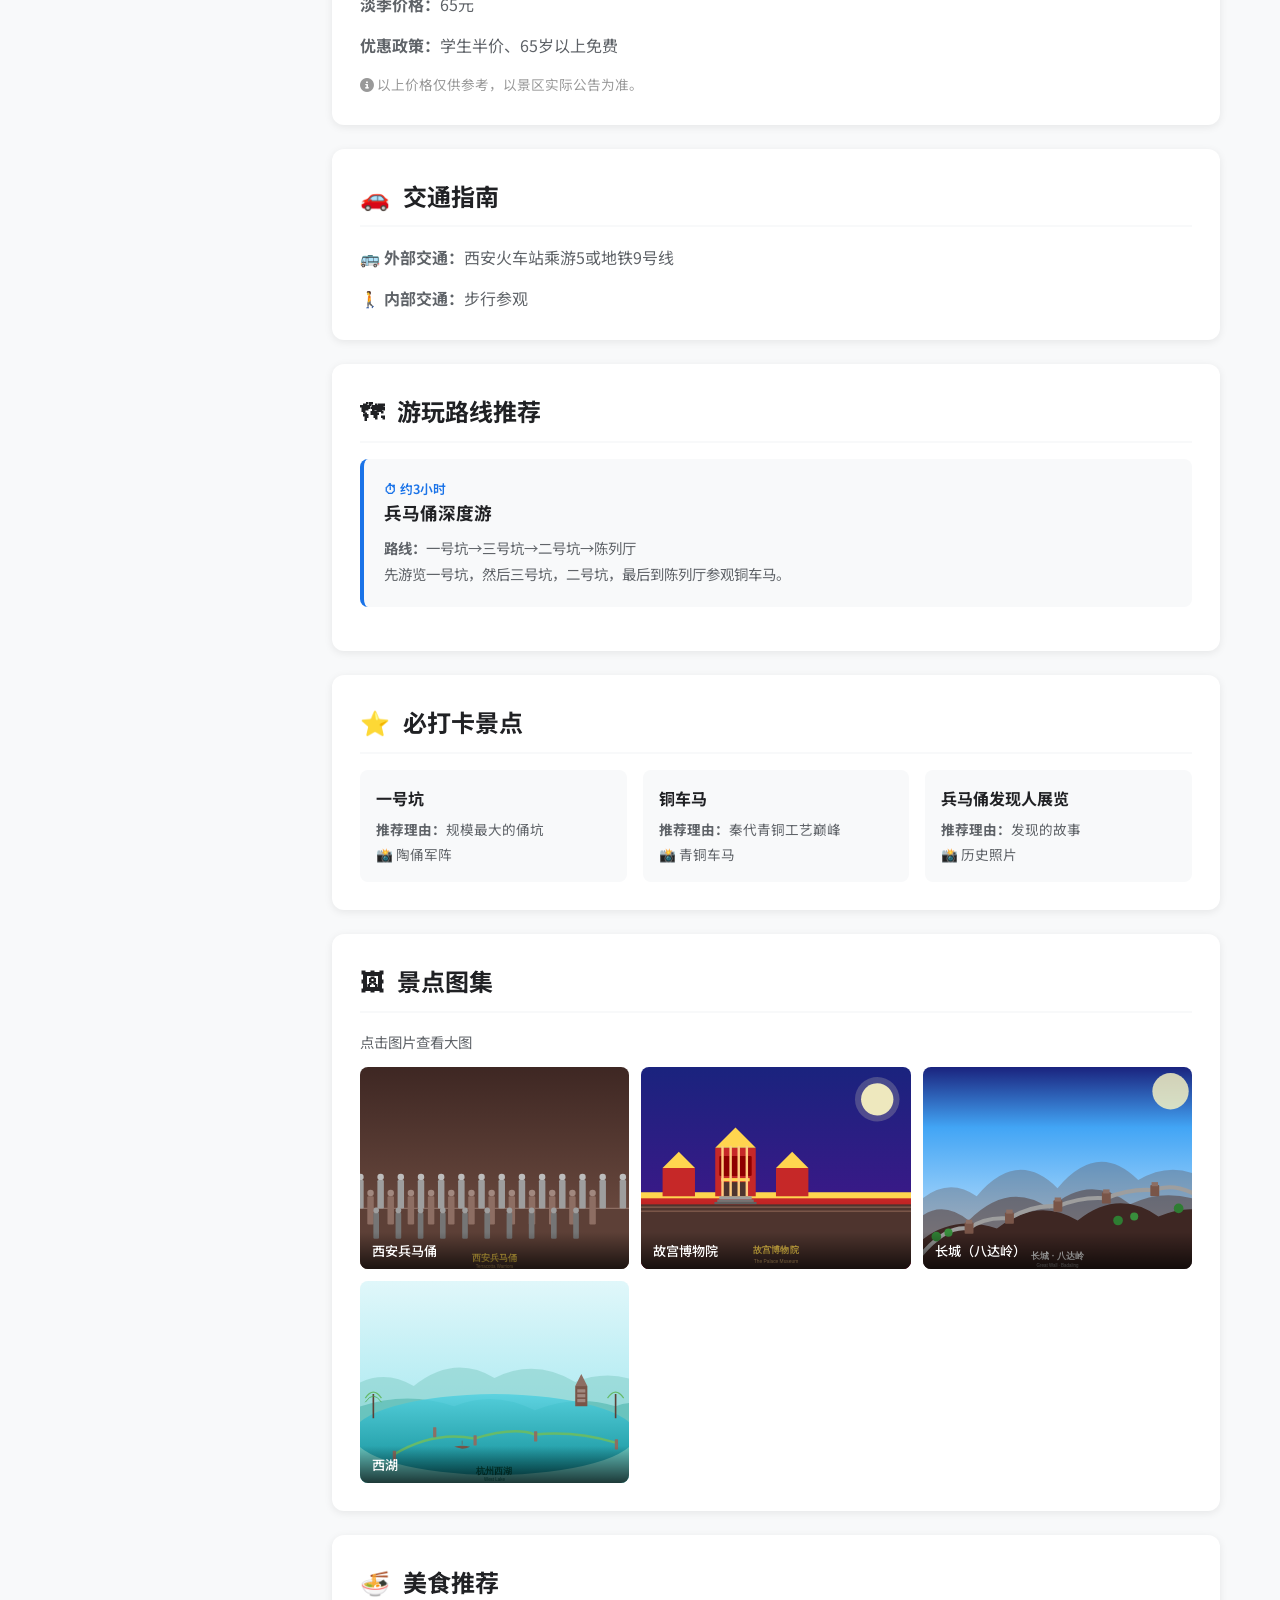
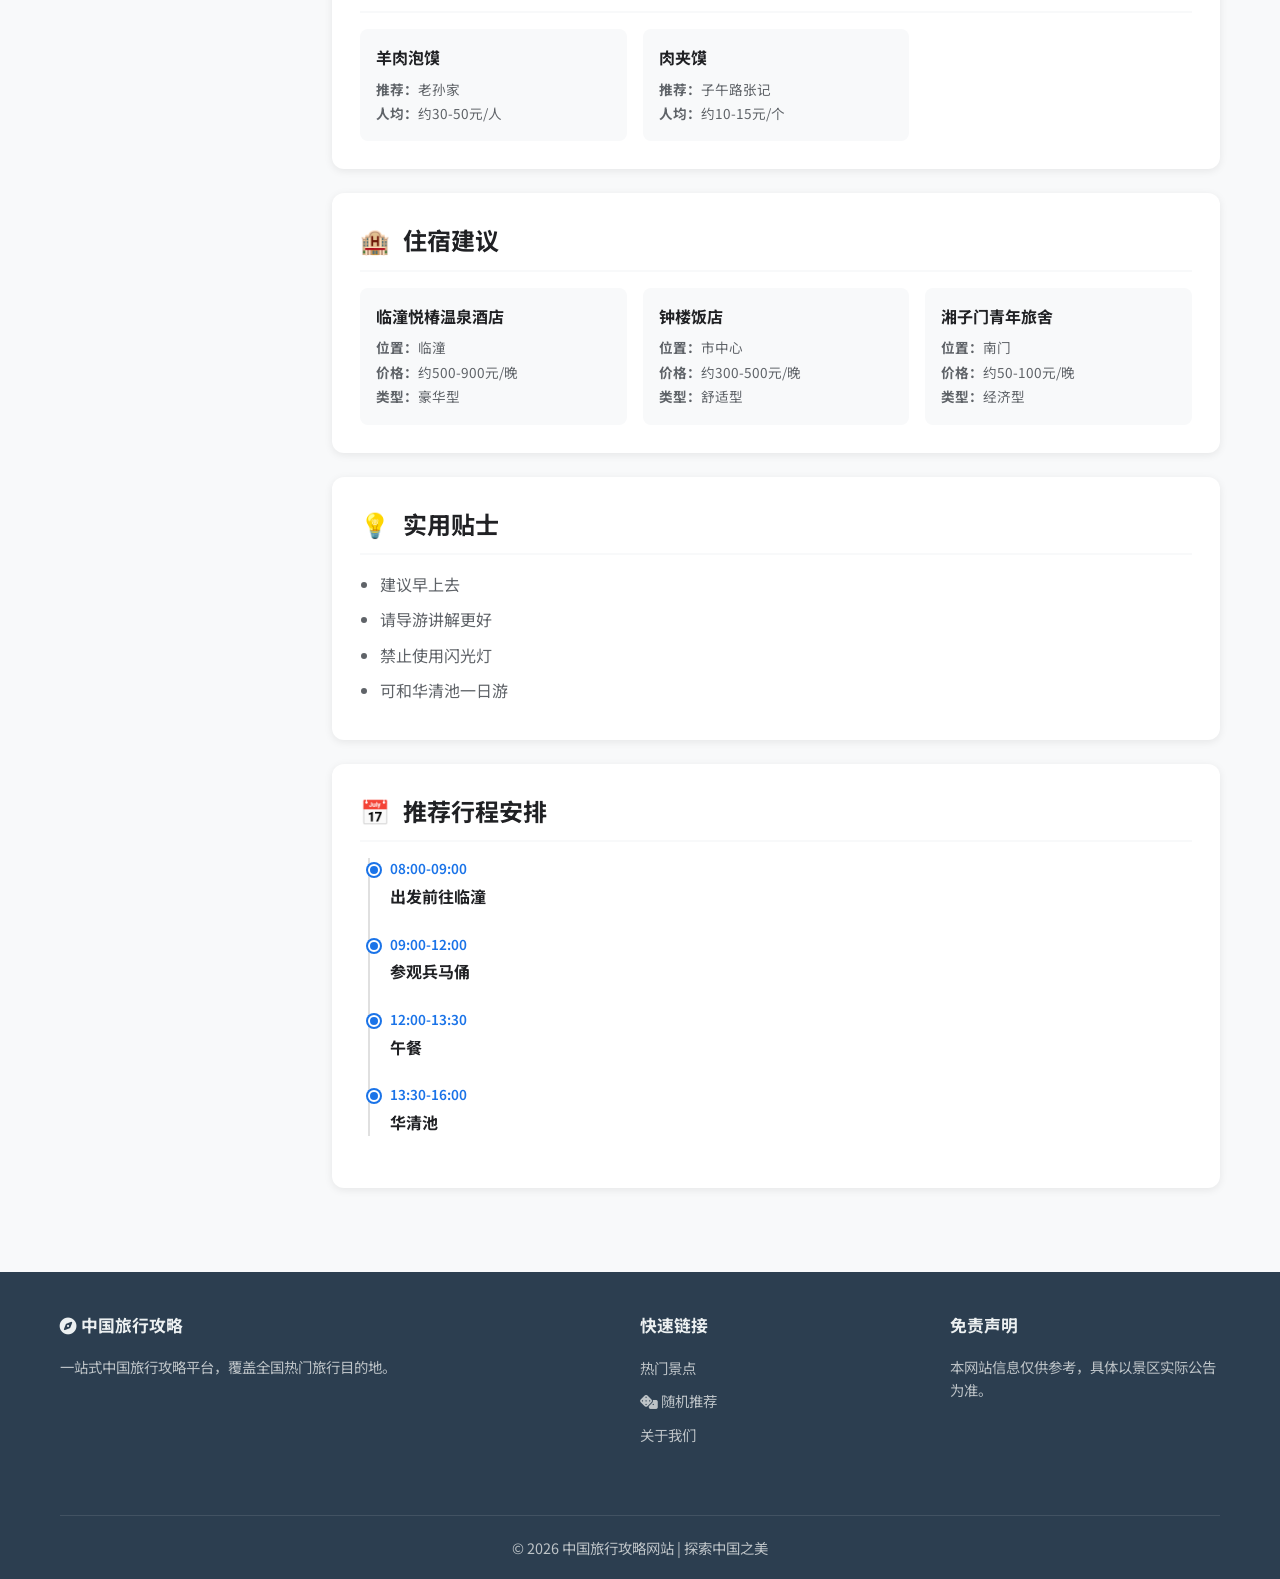
==== commit dc97c27f: "v1.1: SVG风景图+图片画廊+随机推荐+搜索修复+灯箱+交互动效" ====
--- a/spots/bingmayong.html
+++ b/spots/bingmayong.html
@@ -3,30 +3,47 @@
 <head>
   <meta charset="UTF-8">
   <meta name="viewport" content="width=device-width, initial-scale=1.0">
-  <meta name="description" content="西安兵马俑详细攻略">
+  <meta name="description" content="西安兵马俑详细攻略：门票价格、开放时间、游览路线推荐、交通指南、美食住宿一站式攻略。">
   <meta name="keywords" content="秦始皇陵,西安,陕西">
   <title>西安兵马俑 — 中国旅行攻略</title>
   <link rel="preconnect" href="https://fonts.googleapis.com">
   <link href="https://fonts.googleapis.com/css2?family=Noto+Sans+SC:wght@400;500;600;700&display=swap" rel="stylesheet">
   <link rel="stylesheet" href="https://cdnjs.cloudflare.com/ajax/libs/font-awesome/6.5.1/css/all.min.css">
   <link rel="stylesheet" href="../css/style.css">
+  <link rel="stylesheet" href="../css/enhanced.css">
   <link rel="stylesheet" href="../css/responsive.css">
 </head>
 <body>
+  <!-- Lightbox -->
+  <div class="lightbox" id="lightbox" onclick="closeLightbox()">
+    <button class="lightbox-close" onclick="closeLightbox()">&times;</button>
+    <div class="lightbox-content" id="lightboxContent"></div>
+    <div class="lightbox-caption" id="lightboxCaption"></div>
+  </div>
+
+  <!-- Header -->
   <header class="header">
     <div class="container">
       <a href="../index.html" class="logo"><span class="logo-icon"><i class="fas fa-compass"></i></span>中国旅行攻略</a>
       <nav class="nav">
         <a href="../index.html">首页</a>
         <a href="../index.html#spots">热门景点</a>
+        <a href="javascript:void(0)" onclick="goRandom()" title="随机推荐"><i class="fas fa-dice"></i> 随机</a>
         <a href="../index.html#footer">关于我们</a>
       </nav>
-      <div class="search-box"><input type="text" placeholder="搜索景点、城市..."><i class="fas fa-search search-icon"></i></div>
+      <div class="search-box">
+        <input type="text" placeholder="搜索景点、城市...">
+        <i class="fas fa-search search-icon"></i>
+      </div>
       <button class="mobile-menu-btn" aria-label="菜单"><i class="fas fa-bars"></i></button>
     </div>
   </header>
+
+  <!-- Detail Hero -->
   <section class="detail-hero">
-    <div class="hero-bg-fill" style="background:linear-gradient(135deg, #795548, #4E342E);"></div>
+    <div class="hero-bg-fill">
+      <img src="../images/bingmayong.svg" alt="西安兵马俑" style="width:100%;height:100%;object-fit:cover;">
+    </div>
     <div class="hero-overlay"></div>
     <div class="hero-text">
       <h1>西安兵马俑</h1>
@@ -34,14 +51,21 @@
         <span><i class="fas fa-map-pin"></i> 陕西省西安市临潼区</span>
         <span>★★★★★ 4.9</span>
         <span><i class="fas fa-tag"></i> 历史文化</span>
-        <span><i class="fas fa-medal"></i> 世界第八大奇迹</span>
+        <span><i class="fas fa-medal" style="color:var(--color-warm);"></i> 世界第八大奇迹</span>
+        <button class="fav-btn" data-spot-id="bingmayong" style="position:relative;top:0;left:0;background:rgba(255,255,255,0.2);border-radius:50%;width:36px;height:36px;font-size:1rem;color:#fff;"><i class="far fa-heart"></i></button>
+        <button class="share-btn-sm" onclick="copyLink()" style="background:rgba(255,255,255,0.2);color:#fff;border-color:rgba(255,255,255,0.3);"><i class="fas fa-share-alt"></i> 分享</button>
       </div>
     </div>
   </section>
+
+  <!-- Breadcrumb -->
   <div class="container"><div class="breadcrumb">
     <a href="../index.html">首页</a> &gt; <a href="../index.html#spots">热门景点</a> &gt; <span>西安兵马俑</span>
   </div></div>
+
+  <!-- Detail Layout -->
   <div class="container detail-layout">
+    <!-- Sidebar -->
     <nav class="sidebar-nav">
       <h4>📋 目录</h4>
       <a href="#intro" class="active">景点简介</a>
@@ -50,50 +74,185 @@
       <a href="#transport">交通指南</a>
       <a href="#routes">游玩路线</a>
       <a href="#highlights">必打卡点</a>
+      <a href="#gallery">景点图集</a>
       <a href="#food">美食推荐</a>
       <a href="#hotels">住宿建议</a>
       <a href="#tips">实用贴士</a>
       <a href="#schedule">日程安排</a>
     </nav>
+
+    <!-- Main Content -->
     <main class="detail-content">
-      <section class="detail-section" id="intro"><h2><span class="section-icon">📖</span> 景点简介</h2><p>秦始皇兵马俑博物馆是秦始皇陵的陪葬坑，1974年被发现，1987年被列入世界文化遗产。出土了数千件真人大小、形态各异的陶俑。</p></section>
-      <section class="detail-section" id="info"><h2><span class="section-icon">📊</span> 核心数据</h2><div class="info-grid"><div class="info-item"><div class="label">开放时间</div><div class="value">08:30-17:30</div></div>
+      <!-- Intro -->
+      <section class="detail-section" id="intro">
+        <h2><span class="section-icon">📖</span> 景点简介</h2>
+        <p>秦始皇兵马俑博物馆是秦始皇陵的陪葬坑，1974年被发现，1987年被列入世界文化遗产。出土了数千件真人大小、形态各异的陶俑。</p>
+        <img src="../images/bingmayong.svg" alt="西安兵马俑" style="width:100%;max-width:600px;border-radius:var(--radius-sm);margin:16px auto;display:block;box-shadow:var(--shadow-sm);">
+      </section>
+
+      <!-- Info -->
+      <section class="detail-section" id="info">
+        <h2><span class="section-icon">📊</span> 核心数据</h2>
+        <div class="info-grid"><div class="info-item"><div class="label">开放时间</div><div class="value">08:30-17:30</div></div>
           <div class="info-item"><div class="label">建议游玩</div><div class="value">2-3小时</div></div>
           <div class="info-item"><div class="label">最佳季节</div><div class="value">全年皆宜</div></div>
-          <div class="info-item"><div class="label">出土数量</div><div class="value">超过8000件</div></div></div></section>
-      <section class="detail-section" id="ticket"><h2><span class="section-icon">🎫</span> 门票信息</h2><p><strong>旺季价格：</strong>120元</p>
+          <div class="info-item"><div class="label">出土数量</div><div class="value">超过8000件</div></div></div>
+      </section>
+
+      <!-- Ticket -->
+      <section class="detail-section" id="ticket">
+        <h2><span class="section-icon">🎫</span> 门票信息</h2>
+        <p><strong>旺季价格：</strong>120元</p>
         <p><strong>淡季价格：</strong>65元</p>
-        <p><strong>优惠政策：</strong>学生半价、65岁以上免费</p><p style="margin-top:12px;font-size:0.85rem;color:#999;"><i class="fas fa-info-circle"></i> 以上价格仅供参考，以景区实际公告为准。</p></section>
-      <section class="detail-section" id="transport"><h2><span class="section-icon">🚗</span> 交通指南</h2><p><strong>🚌 外部交通：</strong>西安火车站乘游5或地铁9号线</p>
-        <p><strong>🚶 内部交通：</strong>步行参观</p></section>
-      <section class="detail-section" id="routes"><h2><span class="section-icon">🗺</span> 游玩路线推荐</h2><div class="route-card"><div class="route-time">⏱ 约3小时</div><h3>兵马俑深度游</h3><p><strong>路线：</strong>一号坑→三号坑→二号坑→陈列厅</p><p>先游览一号坑，然后三号坑，二号坑，最后到陈列厅参观铜车马。</p></div></section>
-      <section class="detail-section" id="highlights"><h2><span class="section-icon">⭐</span> 必打卡景点</h2><div class="item-list"><div class="item-card"><h3>一号坑</h3><p><strong>推荐理由：</strong>规模最大的俑坑</p><p>📸 陶俑军阵</p></div>
+        <p><strong>优惠政策：</strong>学生半价、65岁以上免费</p>
+        <p style="margin-top:12px;font-size:0.85rem;color:#999;"><i class="fas fa-info-circle"></i> 以上价格仅供参考，以景区实际公告为准。</p>
+      </section>
+
+      <!-- Transport -->
+      <section class="detail-section" id="transport">
+        <h2><span class="section-icon">🚗</span> 交通指南</h2>
+        <p><strong>🚌 外部交通：</strong>西安火车站乘游5或地铁9号线</p>
+        <p><strong>🚶 内部交通：</strong>步行参观</p>
+      </section>
+
+      <!-- Routes -->
+      <section class="detail-section" id="routes">
+        <h2><span class="section-icon">🗺</span> 游玩路线推荐</h2>
+        <div class="route-card">
+      <div class="route-time">⏱ 约3小时</div>
+      <h3>兵马俑深度游</h3>
+      <p><strong>路线：</strong>一号坑→三号坑→二号坑→陈列厅</p>
+      <p>先游览一号坑，然后三号坑，二号坑，最后到陈列厅参观铜车马。</p>
+    </div>
+      </section>
+
+      <!-- Highlights -->
+      <section class="detail-section" id="highlights">
+        <h2><span class="section-icon">⭐</span> 必打卡景点</h2>
+        <div class="item-list"><div class="item-card"><h3>一号坑</h3><p><strong>推荐理由：</strong>规模最大的俑坑</p><p>📸 陶俑军阵</p></div>
         <div class="item-card"><h3>铜车马</h3><p><strong>推荐理由：</strong>秦代青铜工艺巅峰</p><p>📸 青铜车马</p></div>
-        <div class="item-card"><h3>兵马俑发现人展览</h3><p><strong>推荐理由：</strong>发现的故事</p><p>📸 历史照片</p></div></div></section>
-      <section class="detail-section" id="food"><h2><span class="section-icon">🍜</span> 美食推荐</h2><div class="item-list"><div class="item-card"><h3>羊肉泡馍</h3><p><strong>推荐：</strong>老孙家</p><p><strong>人均：</strong>约30-50元/人</p></div>
-        <div class="item-card"><h3>肉夹馍</h3><p><strong>推荐：</strong>子午路张记</p><p><strong>人均：</strong>约10-15元/个</p></div></div></section>
-      <section class="detail-section" id="hotels"><h2><span class="section-icon">🏨</span> 住宿建议</h2><div class="item-list"><div class="item-card"><h3>临潼悦椿温泉酒店</h3><p><strong>位置：</strong>临潼</p><p><strong>价格：</strong>约500-900元/晚</p><p><strong>类型：</strong>豪华型</p></div>
+        <div class="item-card"><h3>兵马俑发现人展览</h3><p><strong>推荐理由：</strong>发现的故事</p><p>📸 历史照片</p></div></div>
+      </section>
+
+      <!-- Gallery -->
+      <section class="detail-section" id="gallery">
+        <h2><span class="section-icon">🖼</span> 景点图集</h2>
+        <p style="color:var(--color-text-secondary);font-size:0.9rem;margin-bottom:12px;">点击图片查看大图</p>
+        <div class="gallery-grid">
+          <div class="gallery-item" onclick="openLightbox('../images/bingmayong.svg','西安兵马俑 - 全景')">
+            <img src="../images/bingmayong.svg" alt="西安兵马俑" style="width:100%;height:100%;object-fit:cover">
+            <div class="gallery-label">西安兵马俑</div>
+          </div>
+          <div class="gallery-item" onclick="openLightbox('../images/gugong.svg','故宫博物院')">
+      <img src="../images/gugong.svg" alt="故宫博物院" style="width:100%;height:100%;object-fit:cover">
+      <div class="gallery-label">故宫博物院</div>
+    </div>
+        <div class="gallery-item" onclick="openLightbox('../images/changcheng.svg','长城（八达岭）')">
+      <img src="../images/changcheng.svg" alt="长城（八达岭）" style="width:100%;height:100%;object-fit:cover">
+      <div class="gallery-label">长城（八达岭）</div>
+    </div>
+        <div class="gallery-item" onclick="openLightbox('../images/xihu.svg','西湖')">
+      <img src="../images/xihu.svg" alt="西湖" style="width:100%;height:100%;object-fit:cover">
+      <div class="gallery-label">西湖</div>
+    </div>
+        </div>
+      </section>
+
+      <!-- Food -->
+      <section class="detail-section" id="food">
+        <h2><span class="section-icon">🍜</span> 美食推荐</h2>
+        <div class="item-list"><div class="item-card"><h3>羊肉泡馍</h3><p><strong>推荐：</strong>老孙家</p><p><strong>人均：</strong>约30-50元/人</p></div>
+        <div class="item-card"><h3>肉夹馍</h3><p><strong>推荐：</strong>子午路张记</p><p><strong>人均：</strong>约10-15元/个</p></div></div>
+      </section>
+
+      <!-- Hotels -->
+      <section class="detail-section" id="hotels">
+        <h2><span class="section-icon">🏨</span> 住宿建议</h2>
+        <div class="item-list"><div class="item-card"><h3>临潼悦椿温泉酒店</h3><p><strong>位置：</strong>临潼</p><p><strong>价格：</strong>约500-900元/晚</p><p><strong>类型：</strong>豪华型</p></div>
         <div class="item-card"><h3>钟楼饭店</h3><p><strong>位置：</strong>市中心</p><p><strong>价格：</strong>约300-500元/晚</p><p><strong>类型：</strong>舒适型</p></div>
-        <div class="item-card"><h3>湘子门青年旅舍</h3><p><strong>位置：</strong>南门</p><p><strong>价格：</strong>约50-100元/晚</p><p><strong>类型：</strong>经济型</p></div></div></section>
-      <section class="detail-section" id="tips"><h2><span class="section-icon">💡</span> 实用贴士</h2><ul class="tips-list"><li>建议早上去</li>
+        <div class="item-card"><h3>湘子门青年旅舍</h3><p><strong>位置：</strong>南门</p><p><strong>价格：</strong>约50-100元/晚</p><p><strong>类型：</strong>经济型</p></div></div>
+      </section>
+
+      <!-- Tips -->
+      <section class="detail-section" id="tips">
+        <h2><span class="section-icon">💡</span> 实用贴士</h2>
+        <ul class="tips-list"><li>建议早上去</li>
         <li>请导游讲解更好</li>
         <li>禁止使用闪光灯</li>
-        <li>可和华清池一日游</li></ul></section>
-      <section class="detail-section" id="schedule"><h2><span class="section-icon">📅</span> 推荐行程安排</h2><div class="timeline"><div class="timeline-item"><div class="time">08:00-09:00</div><h4>出发前往临潼</h4></div>
+        <li>可和华清池一日游</li></ul>
+      </section>
+
+      <!-- Schedule -->
+      <section class="detail-section" id="schedule">
+        <h2><span class="section-icon">📅</span> 推荐行程安排</h2>
+        <div class="timeline"><div class="timeline-item"><div class="time">08:00-09:00</div><h4>出发前往临潼</h4></div>
         <div class="timeline-item"><div class="time">09:00-12:00</div><h4>参观兵马俑</h4></div>
         <div class="timeline-item"><div class="time">12:00-13:30</div><h4>午餐</h4></div>
-        <div class="timeline-item"><div class="time">13:30-16:00</div><h4>华清池</h4></div></div></section>
+        <div class="timeline-item"><div class="time">13:30-16:00</div><h4>华清池</h4></div></div>
+      </section>
     </main>
   </div>
+
+  <!-- Footer -->
   <footer class="footer">
     <div class="container">
       <div><h4><i class="fas fa-compass"></i> 中国旅行攻略</h4><p>一站式中国旅行攻略平台，覆盖全国热门旅行目的地。</p></div>
-      <div><h4>快速链接</h4><ul class="footer-links"><li><a href="../index.html#spots">热门景点</a></li><li><a href="../index.html#footer">关于我们</a></li></ul></div>
+      <div><h4>快速链接</h4><ul class="footer-links">
+        <li><a href="../index.html#spots">热门景点</a></li>
+        <li><a href="javascript:void(0)" onclick="goRandom()"><i class="fas fa-dice"></i> 随机推荐</a></li>
+        <li><a href="../index.html#footer">关于我们</a></li>
+      </ul></div>
       <div><h4>免责声明</h4><p>本网站信息仅供参考，具体以景区实际公告为准。</p></div>
       <div class="footer-bottom"><p>&copy; 2026 中国旅行攻略网站 | 探索中国之美</p></div>
     </div>
   </footer>
+
   <button class="back-to-top" aria-label="返回顶部"><i class="fas fa-arrow-up"></i></button>
+
+  <script>
+    // Lightbox
+    function openLightbox(src, caption) {
+      var lb = document.getElementById("lightbox");
+      var content = document.getElementById("lightboxContent");
+      var cap = document.getElementById("lightboxCaption");
+      content.innerHTML = "<img src='" + src + "' alt='" + caption + "' style='width:100%;height:auto;'>";
+      cap.textContent = caption || "";
+      lb.classList.add("show");
+      document.body.style.overflow = "hidden";
+    }
+    function closeLightbox() {
+      document.getElementById("lightbox").classList.remove("show");
+      document.body.style.overflow = "";
+    }
+    document.addEventListener("keydown", function(e) {
+      if (e.key === "Escape") closeLightbox();
+    });
+
+    // Random spot
+    function goRandom() {
+      var ids = ["gugong","changcheng","xihu","zhangjiajie","jiuzhaigou","lijiang","guilin","bingmayong","huangshan","gulangyu"];
+      var r = ids[Math.floor(Math.random() * ids.length)];
+      window.location.href = "../spots/" + r + ".html";
+    }
+
+    // Copy link
+    function copyLink() {
+      navigator.clipboard.writeText(window.location.href).then(function() {
+        if (window.showToast) window.showToast("链接已复制");
+      });
+    }
+
+    // Share
+    document.querySelectorAll(".share-btn-sm").forEach(function(b) {
+      b.addEventListener("click", function() {
+        if (navigator.share) {
+          navigator.share({ title: document.title, url: window.location.href });
+        } else {
+          copyLink();
+        }
+      });
+    });
+  </script>
   <script src="../js/main.js"></script>
   <script src="../js/search.js"></script>
   <script src="../js/favorites.js"></script>
--- a/css/enhanced.css
+++ b/css/enhanced.css
@@ -0,0 +1,284 @@
+﻿/* ========================================
+   新增样式 — 图片画廊、随机按钮、动效等
+   ======================================== */
+
+/* === Image Gallery (详情页) === */
+.gallery-grid {
+  display: grid;
+  grid-template-columns: repeat(auto-fill, minmax(200px, 1fr));
+  gap: 12px;
+}
+.gallery-item {
+  border-radius: var(--radius-sm);
+  overflow: hidden;
+  cursor: pointer;
+  position: relative;
+  aspect-ratio: 4/3;
+  background: var(--color-bg);
+  transition: var(--transition);
+}
+.gallery-item:hover {
+  transform: scale(1.03);
+  box-shadow: var(--shadow-md);
+}
+.gallery-item svg {
+  width: 100%;
+  height: 100%;
+  display: block;
+}
+.gallery-item .gallery-label {
+  position: absolute;
+  bottom: 0;
+  left: 0;
+  right: 0;
+  padding: 8px 12px;
+  background: linear-gradient(transparent, rgba(0,0,0,0.7));
+  color: #fff;
+  font-size: 0.82rem;
+  font-weight: 500;
+}
+
+/* Lightbox */
+.lightbox {
+  display: none;
+  position: fixed;
+  inset: 0;
+  z-index: 3000;
+  background: rgba(0,0,0,0.9);
+  justify-content: center;
+  align-items: center;
+  cursor: pointer;
+}
+.lightbox.show {
+  display: flex;
+  animation: fadeIn 0.3s ease;
+}
+.lightbox-content {
+  max-width: 90vw;
+  max-height: 90vh;
+  border-radius: var(--radius-sm);
+  overflow: hidden;
+}
+.lightbox-content svg {
+  width: 100%;
+  height: 100%;
+  max-height: 85vh;
+}
+.lightbox-close {
+  position: absolute;
+  top: 20px;
+  right: 30px;
+  color: #fff;
+  font-size: 2rem;
+  cursor: pointer;
+  background: none;
+  border: none;
+  z-index: 3001;
+}
+.lightbox-caption {
+  position: absolute;
+  bottom: 20px;
+  left: 50%;
+  transform: translateX(-50%);
+  color: #fff;
+  font-size: 1rem;
+  text-align: center;
+}
+
+/* === Random Spot Button === */
+.random-spot-btn {
+  display: inline-flex;
+  align-items: center;
+  gap: 8px;
+  padding: 12px 28px;
+  background: linear-gradient(135deg, var(--color-accent), var(--color-warm));
+  color: #fff;
+  border: none;
+  border-radius: 30px;
+  font-size: 1rem;
+  font-family: var(--font-main);
+  font-weight: 600;
+  cursor: pointer;
+  transition: var(--transition);
+  box-shadow: 0 4px 15px rgba(234, 67, 53, 0.3);
+}
+.random-spot-btn:hover {
+  transform: translateY(-3px);
+  box-shadow: 0 6px 20px rgba(234, 67, 53, 0.4);
+}
+.random-spot-btn:active { transform: translateY(-1px); }
+
+/* === Hero Slideshow === */
+.hero-slideshow {
+  position: absolute;
+  inset: 0;
+  z-index: 0;
+}
+.hero-slide {
+  position: absolute;
+  inset: 0;
+  opacity: 0;
+  transition: opacity 1.5s ease;
+}
+.hero-slide.active {
+  opacity: 1;
+}
+.hero-slide svg {
+  width: 100%;
+  height: 100%;
+  object-fit: cover;
+}
+
+/* === Card enhanced hover === */
+.spot-card .spot-card-img .overlay-hover {
+  position: absolute;
+  inset: 0;
+  background: rgba(0,0,0,0.3);
+  display: flex;
+  align-items: center;
+  justify-content: center;
+  opacity: 0;
+  transition: var(--transition);
+}
+.spot-card:hover .spot-card-img .overlay-hover {
+  opacity: 1;
+}
+.overlay-hover span {
+  color: #fff;
+  font-size: 0.9rem;
+  font-weight: 600;
+  padding: 8px 20px;
+  border: 2px solid #fff;
+  border-radius: 20px;
+}
+
+/* === Loading spinner === */
+.loading-spinner {
+  text-align: center;
+  padding: 40px;
+  color: var(--color-text-secondary);
+}
+.loading-spinner i {
+  font-size: 2rem;
+  margin-bottom: 12px;
+  animation: spin 1s linear infinite;
+}
+@keyframes spin {
+  from { transform: rotate(0deg); }
+  to { transform: rotate(360deg); }
+}
+
+/* === Animations === */
+@keyframes fadeIn {
+  from { opacity: 0; }
+  to { opacity: 1; }
+}
+@keyframes slideUp {
+  from { opacity: 0; transform: translateY(20px); }
+  to { opacity: 1; transform: translateY(0); }
+}
+@keyframes pulse {
+  0%, 100% { transform: scale(1); }
+  50% { transform: scale(1.05); }
+}
+.animate-fade-in { animation: fadeIn 0.5s ease; }
+.animate-slide-up { animation: slideUp 0.5s ease; }
+
+.spot-card { animation: slideUp 0.5s ease both; }
+.spot-card:nth-child(1) { animation-delay: 0.05s; }
+.spot-card:nth-child(2) { animation-delay: 0.1s; }
+.spot-card:nth-child(3) { animation-delay: 0.15s; }
+.spot-card:nth-child(4) { animation-delay: 0.2s; }
+.spot-card:nth-child(5) { animation-delay: 0.25s; }
+.spot-card:nth-child(6) { animation-delay: 0.3s; }
+.spot-card:nth-child(7) { animation-delay: 0.35s; }
+.spot-card:nth-child(8) { animation-delay: 0.4s; }
+.spot-card:nth-child(9) { animation-delay: 0.45s; }
+.spot-card:nth-child(10) { animation-delay: 0.5s; }
+
+/* === Count badge === */
+.count-badge {
+  background: var(--color-accent);
+  color: #fff;
+  border-radius: 50%;
+  width: 28px;
+  height: 28px;
+  display: inline-flex;
+  align-items: center;
+  justify-content: center;
+  font-size: 0.8rem;
+  font-weight: 700;
+  margin-right: 6px;
+}
+
+/* === Search result highlight === */
+.search-results-count {
+  font-size: 0.85rem;
+  color: var(--color-text-secondary);
+  text-align: center;
+  padding: 8px 0;
+}
+
+/* === Smooth detail sections === */
+.detail-section {
+  animation: fadeIn 0.6s ease;
+}
+
+/* === Quick stats banner === */
+.quick-stats {
+  display: grid;
+  grid-template-columns: repeat(auto-fit, minmax(120px, 1fr));
+  gap: 12px;
+  padding: 16px;
+  background: var(--color-bg);
+  border-radius: var(--radius-sm);
+  margin-bottom: 20px;
+}
+.stat-item {
+  text-align: center;
+}
+.stat-item .stat-number {
+  font-size: 1.5rem;
+  font-weight: 700;
+  color: var(--color-primary);
+}
+.stat-item .stat-label {
+  font-size: 0.78rem;
+  color: var(--color-text-secondary);
+}
+
+/* === Share buttons === */
+.share-row {
+  display: flex;
+  gap: 10px;
+  flex-wrap: wrap;
+  margin-top: 8px;
+}
+.share-btn-sm {
+  padding: 6px 14px;
+  border-radius: 16px;
+  border: 1px solid var(--color-border);
+  background: #fff;
+  cursor: pointer;
+  font-size: 0.82rem;
+  color: var(--color-text-secondary);
+  transition: var(--transition);
+  font-family: var(--font-main);
+}
+.share-btn-sm:hover {
+  border-color: var(--color-primary);
+  color: var(--color-primary);
+}
+
+/* === Badge spinner for hero === */
+.hero-badge-moving {
+  display: inline-block;
+  animation: pulse 2s ease infinite;
+}
+
+/* === Mobile improvements === */
+@media (max-width: 768px) {
+  .gallery-grid { grid-template-columns: repeat(2, 1fr); }
+  .quick-stats { grid-template-columns: repeat(3, 1fr); }
+  .random-spot-btn { width: 100%; justify-content: center; }
+}
